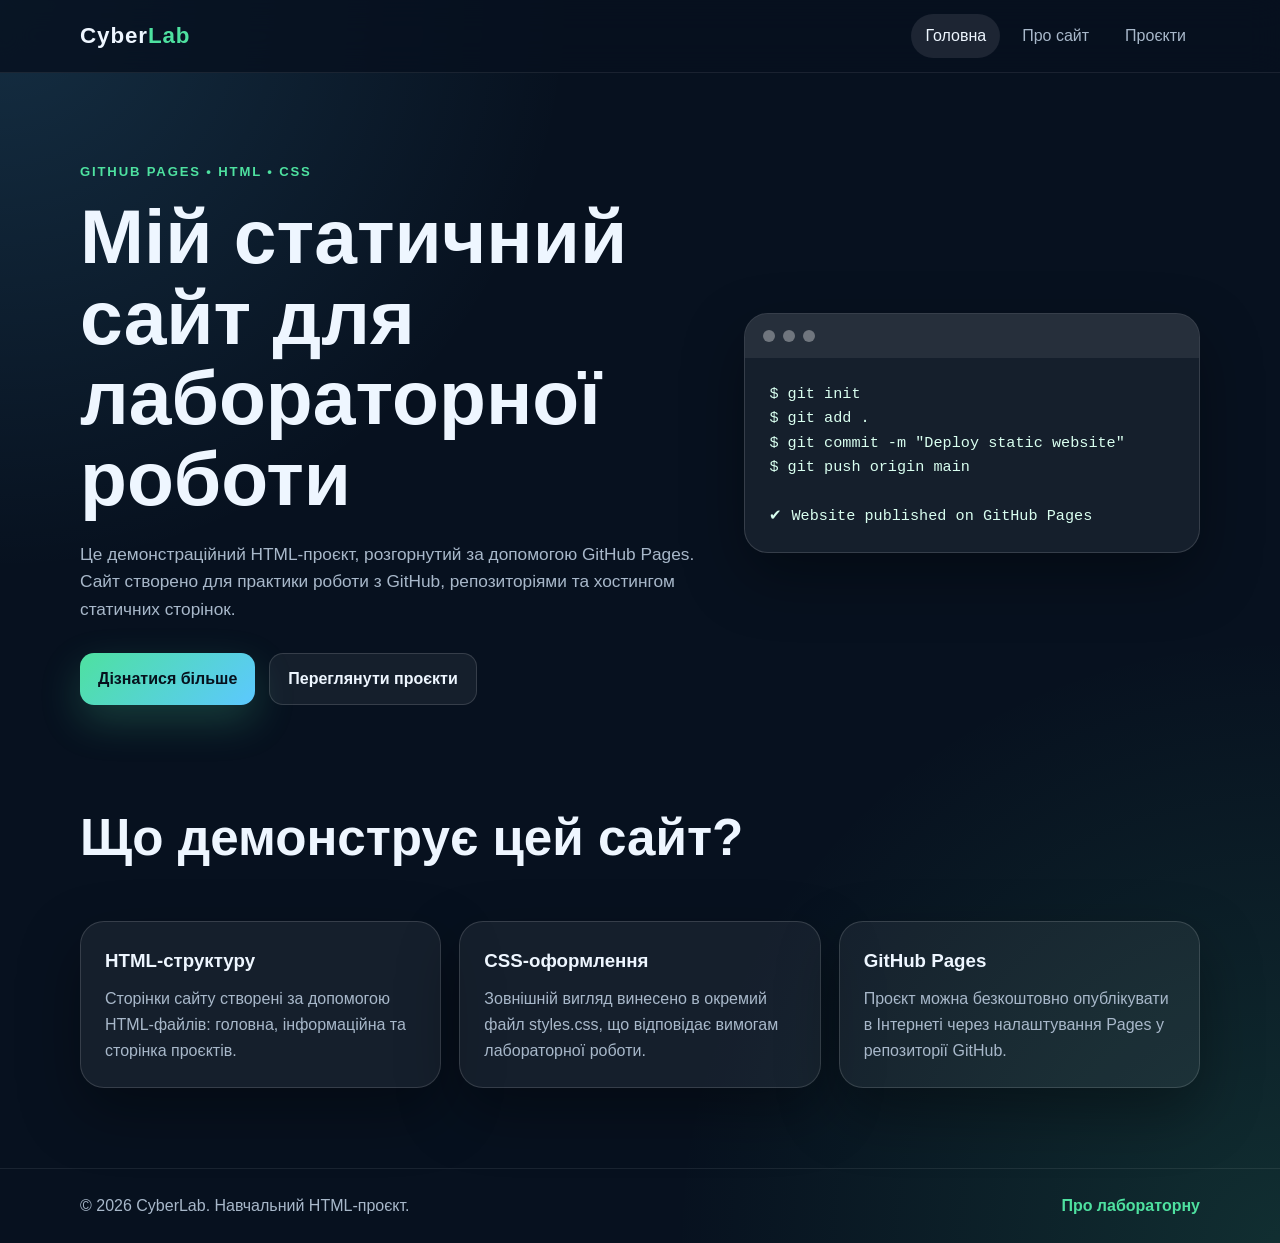
==== index.html @ 2a9c8495 "Add files via upload" ====
<!DOCTYPE html>
<html lang="uk">
<head>
  <meta charset="UTF-8" />
  <meta name="viewport" content="width=device-width, initial-scale=1.0" />
  <title>CyberLab | Головна</title>
  <link rel="stylesheet" href="styles.css" />
</head>
<body>
  <header class="site-header">
    <div class="container nav-wrapper">
      <a class="logo" href="index.html">Cyber<span>Lab</span></a>
      <nav class="nav">
        <a href="index.html" class="active">Головна</a>
        <a href="about.html">Про сайт</a>
        <a href="projects.html">Проєкти</a>
      </nav>
    </div>
  </header>

  <main>
    <section class="hero">
      <div class="container hero-grid">
        <div class="hero-content">
          <p class="eyebrow">GitHub Pages • HTML • CSS</p>
          <h1>Мій статичний сайт для лабораторної роботи</h1>
          <p class="hero-text">
            Це демонстраційний HTML-проєкт, розгорнутий за допомогою GitHub Pages.
            Сайт створено для практики роботи з GitHub, репозиторіями та хостингом статичних сторінок.
          </p>
          <div class="hero-actions">
            <a class="btn primary" href="about.html">Дізнатися більше</a>
            <a class="btn secondary" href="projects.html">Переглянути проєкти</a>
          </div>
        </div>

        <div class="terminal-card" aria-label="Приклад терміналу">
          <div class="terminal-top">
            <span></span><span></span><span></span>
          </div>
          <pre><code>$ git init
$ git add .
$ git commit -m "Deploy static website"
$ git push origin main

✔ Website published on GitHub Pages</code></pre>
        </div>
      </div>
    </section>

    <section class="container section">
      <h2>Що демонструє цей сайт?</h2>
      <div class="cards">
        <article class="card">
          <h3>HTML-структуру</h3>
          <p>Сторінки сайту створені за допомогою HTML-файлів: головна, інформаційна та сторінка проєктів.</p>
        </article>
        <article class="card">
          <h3>CSS-оформлення</h3>
          <p>Зовнішній вигляд винесено в окремий файл styles.css, що відповідає вимогам лабораторної роботи.</p>
        </article>
        <article class="card">
          <h3>GitHub Pages</h3>
          <p>Проєкт можна безкоштовно опублікувати в Інтернеті через налаштування Pages у репозиторії GitHub.</p>
        </article>
      </div>
    </section>
  </main>

  <footer class="site-footer">
    <div class="container footer-content">
      <p>© 2026 CyberLab. Навчальний HTML-проєкт.</p>
      <a href="about.html">Про лабораторну</a>
    </div>
  </footer>
</body>
</html>
---- styles.css ----
:root {
  --bg: #07111f;
  --bg-soft: #0d1b2f;
  --card: rgba(255, 255, 255, 0.06);
  --card-border: rgba(255, 255, 255, 0.14);
  --text: #eef6ff;
  --muted: #a8b8ca;
  --accent: #4ee1a0;
  --accent-2: #5cc8ff;
  --shadow: 0 24px 60px rgba(0, 0, 0, 0.35);
}

* {
  box-sizing: border-box;
}

body {
  margin: 0;
  font-family: Arial, Helvetica, sans-serif;
  background:
    radial-gradient(circle at top left, rgba(92, 200, 255, 0.16), transparent 32%),
    radial-gradient(circle at bottom right, rgba(78, 225, 160, 0.14), transparent 34%),
    var(--bg);
  color: var(--text);
  line-height: 1.6;
}

.container {
  width: min(1120px, calc(100% - 32px));
  margin: 0 auto;
}

.site-header {
  position: sticky;
  top: 0;
  z-index: 10;
  background: rgba(7, 17, 31, 0.82);
  backdrop-filter: blur(16px);
  border-bottom: 1px solid rgba(255, 255, 255, 0.08);
}

.nav-wrapper {
  min-height: 72px;
  display: flex;
  align-items: center;
  justify-content: space-between;
  gap: 24px;
}

.logo {
  color: var(--text);
  text-decoration: none;
  font-size: 1.4rem;
  font-weight: 800;
  letter-spacing: 0.04em;
}

.logo span {
  color: var(--accent);
}

.nav {
  display: flex;
  align-items: center;
  gap: 8px;
  flex-wrap: wrap;
}

.nav a {
  color: var(--muted);
  text-decoration: none;
  padding: 9px 14px;
  border-radius: 999px;
  transition: 0.2s ease;
}

.nav a:hover,
.nav a.active {
  color: var(--text);
  background: rgba(255, 255, 255, 0.09);
}

.hero {
  padding: 88px 0 56px;
}

.hero-grid {
  display: grid;
  grid-template-columns: minmax(0, 1.15fr) minmax(320px, 0.85fr);
  align-items: center;
  gap: 48px;
}

.eyebrow {
  color: var(--accent);
  text-transform: uppercase;
  letter-spacing: 0.14em;
  font-size: 0.82rem;
  font-weight: 700;
  margin: 0 0 14px;
}

h1,
h2,
h3,
p {
  margin-top: 0;
}

h1 {
  font-size: clamp(2.4rem, 6vw, 4.8rem);
  line-height: 1.05;
  margin-bottom: 22px;
}

.hero-text,
.page-header p {
  color: var(--muted);
  font-size: 1.08rem;
  max-width: 680px;
}

.hero-actions {
  display: flex;
  gap: 14px;
  flex-wrap: wrap;
  margin-top: 30px;
}

.btn {
  display: inline-flex;
  align-items: center;
  justify-content: center;
  border-radius: 14px;
  padding: 12px 18px;
  font-weight: 700;
  text-decoration: none;
  transition: transform 0.2s ease, box-shadow 0.2s ease;
}

.btn:hover {
  transform: translateY(-2px);
}

.btn.primary {
  color: #06111d;
  background: linear-gradient(135deg, var(--accent), var(--accent-2));
  box-shadow: 0 16px 40px rgba(78, 225, 160, 0.22);
}

.btn.secondary {
  color: var(--text);
  border: 1px solid var(--card-border);
  background: var(--card);
}

.terminal-card,
.card,
.project-card,
.timeline-item {
  background: var(--card);
  border: 1px solid var(--card-border);
  border-radius: 24px;
  box-shadow: var(--shadow);
}

.terminal-card {
  overflow: hidden;
}

.terminal-top {
  display: flex;
  gap: 8px;
  padding: 16px 18px;
  background: rgba(255, 255, 255, 0.07);
}

.terminal-top span {
  width: 12px;
  height: 12px;
  border-radius: 50%;
  background: rgba(255, 255, 255, 0.34);
}

pre {
  margin: 0;
  padding: 24px;
  overflow-x: auto;
  color: #d9fff0;
  font-size: 0.95rem;
}

.section {
  padding: 36px 0 80px;
}

.section h2,
.page-header h1 {
  font-size: clamp(2rem, 4vw, 3.2rem);
}

.cards,
.project-grid {
  display: grid;
  grid-template-columns: repeat(3, 1fr);
  gap: 18px;
  margin-top: 26px;
}

.card,
.project-card {
  padding: 24px;
}

.card h3,
.project-card h2,
.timeline-item h2 {
  margin-bottom: 10px;
}

.card p,
.project-card p,
.timeline-item p {
  color: var(--muted);
  margin-bottom: 0;
}

.page {
  padding: 72px 0 86px;
}

.page-header {
  margin-bottom: 32px;
}

.timeline {
  display: grid;
  gap: 16px;
}

.timeline-item {
  display: grid;
  grid-template-columns: 72px 1fr;
  gap: 18px;
  padding: 22px;
}

.timeline-item span,
.project-icon {
  width: 52px;
  height: 52px;
  border-radius: 16px;
  display: grid;
  place-items: center;
  color: #06111d;
  font-weight: 900;
  background: linear-gradient(135deg, var(--accent), var(--accent-2));
}

.project-icon {
  margin-bottom: 18px;
}

.site-footer {
  border-top: 1px solid rgba(255, 255, 255, 0.08);
  padding: 24px 0;
  color: var(--muted);
}

.footer-content {
  display: flex;
  justify-content: space-between;
  align-items: center;
  gap: 16px;
  flex-wrap: wrap;
}

.footer-content p {
  margin: 0;
}

.footer-content a {
  color: var(--accent);
  text-decoration: none;
  font-weight: 700;
}

@media (max-width: 820px) {
  .nav-wrapper,
  .footer-content {
    align-items: flex-start;
    flex-direction: column;
    padding: 16px 0;
  }

  .hero {
    padding-top: 56px;
  }

  .hero-grid,
  .cards,
  .project-grid {
    grid-template-columns: 1fr;
  }

  .timeline-item {
    grid-template-columns: 1fr;
  }
}
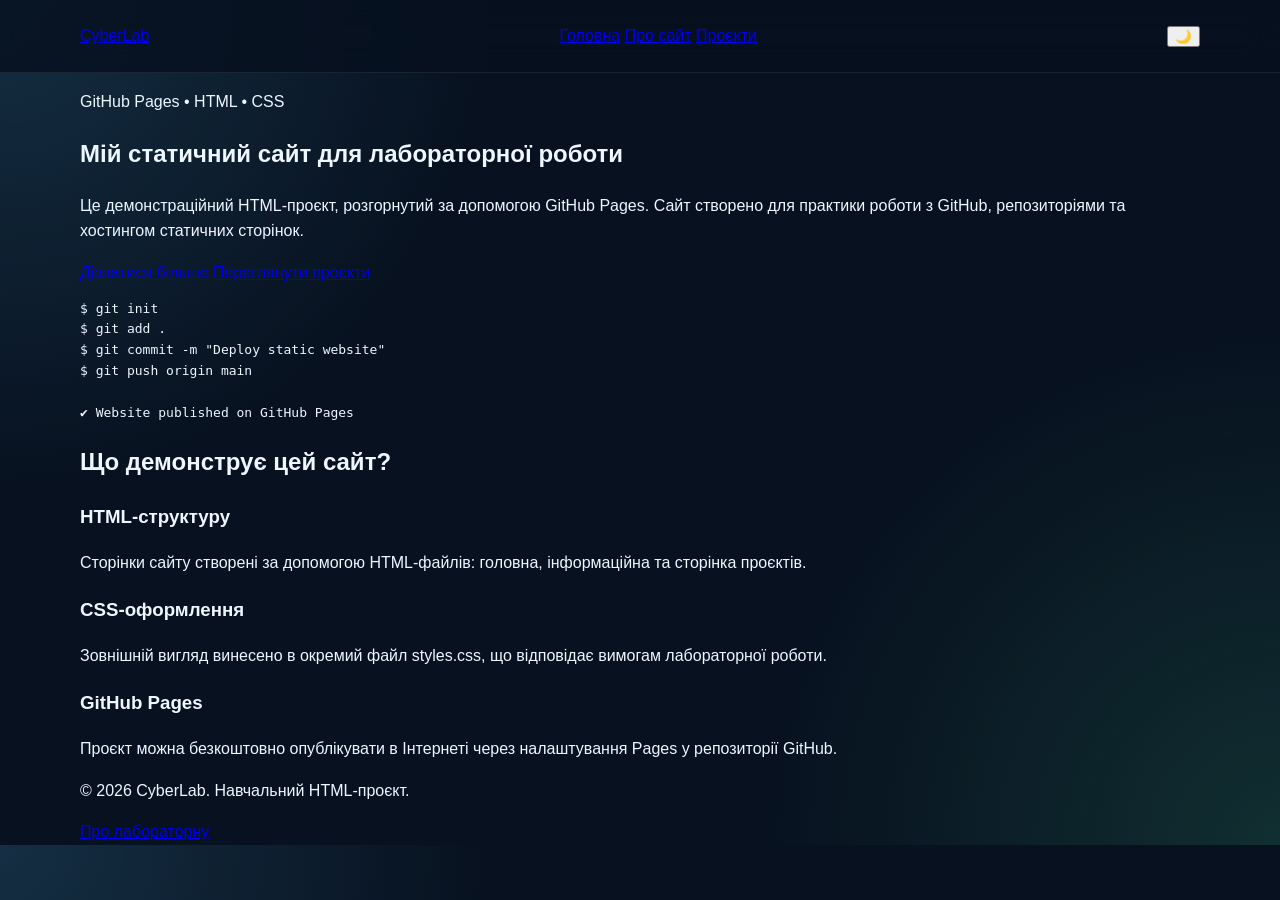
==== commit 0cf5fa03: "✨ CyberLab v2.0: Add interactive JavaScript, improved CSS animations, and Python utilities - Add scr" ====
--- a/index.html
+++ b/index.html
@@ -73,5 +73,7 @@
       <a href="about.html">Про лабораторну</a>
     </div>
   </footer>
+
+  <script src="script.js"></script>
 </body>
 </html>
--- a/styles.css
+++ b/styles.css
@@ -7,7 +7,9 @@
   --muted: #a8b8ca;
   --accent: #4ee1a0;
   --accent-2: #5cc8ff;
+  --accent-3: #ff6b9d;
   --shadow: 0 24px 60px rgba(0, 0, 0, 0.35);
+  --shadow-lg: 0 40px 80px rgba(0, 0, 0, 0.5);
 }
 
 * {
@@ -16,13 +18,36 @@
 
 body {
   margin: 0;
-  font-family: Arial, Helvetica, sans-serif;
+  font-family: -apple-system, BlinkMacSystemFont, 'Segoe UI', 'Roboto', sans-serif;
   background:
     radial-gradient(circle at top left, rgba(92, 200, 255, 0.16), transparent 32%),
     radial-gradient(circle at bottom right, rgba(78, 225, 160, 0.14), transparent 34%),
     var(--bg);
   color: var(--text);
   line-height: 1.6;
+  transition: background 0.4s ease;
+}
+
+body.light-mode {
+  --bg: #f8fafb;
+  --bg-soft: #f0f2f5;
+  --card: rgba(0, 0, 0, 0.04);
+  --card-border: rgba(0, 0, 0, 0.12);
+  --text: #1a202c;
+  --muted: #718096;
+  --shadow: 0 24px 60px rgba(0, 0, 0, 0.1);
+  --shadow-lg: 0 40px 80px rgba(0, 0, 0, 0.15);
+  background:
+    radial-gradient(circle at top left, rgba(92, 200, 255, 0.08), transparent 32%),
+  transition: all 0.3s ease;
+  box-shadow: 0 2px 12px rgba(0, 0, 0, 0.1);
+}
+
+body.light-mode .site-header {
+  background: rgba(248, 250, 251, 0.92);
+  border-bottom: 1px solid rgba(0, 0, 0, 0.08);
+    radial-gradient(circle at bottom right, rgba(78, 225, 160, 0.06), transparent 34%),
+    var(--bg);
 }
 
 .container {
@@ -48,19 +73,125 @@
 }
 
 .logo {
+  color: var(--t3s cubic-bezier(0.34, 1.56, 0.64, 1);
+  position: relative;
+  overflow: hidden;
+}
+
+.nav a::before {
+  content: '';
+  position: absolute;
+  top: 0;
+  left: -100%;
+  width: 100%;
+  animation: fadeInDown 0.8s ease-out;
+}
+
+@keyframes fadeInDown {
+  from {
+    opacity: 0;
+    transform: translateY(20px);
+  }
+  to {
+    opacity: 1;
+    transform: translateY(0);
+  }
+}
+
+@keyframes fadeInUp {
+  from {
+    opacity: 0;
+    transform: translateY(20px);
+  }
+  to {
+    opacity: 1;
+    transform: translateY(0);
+  }
+}
+
+@keyframes glow {
+  0%, 100% {
+    box-shadow: 0 0 20px rgba(78, 225, 160, 0.3);
+  }
+  50% {
+    box-shadow: 0 0 40px rgba(78, 225, 160, 0.6);
+  }
+}
+
+@keyframes float {
+  0%, 100% {
+    transform: translateY(0px);
+  }
+  50% {
+    transform: translateY(-10px);
+  }
+  height: 100%;
+  background: linear-gradient(90deg, var(--accent), var(--accent-2));
+  opacity: 0.1;
+  transition: left 0.3s ease;
+  z-index: -1;
+}
+
+.nav a:hover::before,
+.nav a.active::before {
+  left: 0;
+}
+
+.nav a:hover,
+.nav a.active {
   color: var(--text);
-  text-decoration: none;
-  font-size: 1.4rem;
-  font-weight: 800;
-  letter-spacing: 0.04em;
-}
-
+  background: rgba(255, 255, 255, 0.09);
+  transform: translateY(-2px
 .logo span {
   color: var(--accent);
 }
 
 .nav {
   display: flex;
+  position: relative;
+  overflow: hidden;
+}
+
+.btn.primary::after {
+  content: '';
+  position: absolute;
+  top: 50%;
+  left: 50%;
+  width: 0;
+  height: 0;
+  border-radius: 50%;
+  background: rgba(255, 255, 255, 0.3);
+  transform: translate(-50%, -50%);
+  transition: width 0.6s, height 0.6s;
+}
+  transition: all 0.3s cubic-bezier(0.34, 1.56, 0.64, 1);
+  animation: fadeInUp 0.6s ease-out forwards;
+}
+
+.card:nth-child(1) { animation-delay: 0.1s; }
+.card:nth-child(2) { animation-delay: 0.2s; }
+.card:nth-child(3) { animation-delay: 0.3s; }
+.project-card:nth-child(1) { animation-delay: 0.1s; }
+.project-card:nth-child(2) { animation-delay: 0.2s; }
+.project-card:nth-child(3) { animation-delay: 0.3s; }
+.project-card:nth-child(4) { animation-delay: 0.4s; }
+
+.terminal-card:hover,
+.card:hover,
+.project-card:hover,
+.timeline-item:hover {
+  transform: translateY(-8px);
+  box-shadow: var(--shadow-lg);
+  animation: float 2s ease-in-out infinite;
+}
+
+.terminal-top span:nth-child(1) { animation-delay: 0s; }
+.terminal-top span:nth-child(2) { animation-delay: 0.2s; }
+.terminal-top span:nth-child(3) { animation-delay: 0.4s;   border-color: rgba(78, 225, 160, 0.3);
+
+.btn.primary:active::after {
+  width: 300px;
+  height: 300px;
   align-items: center;
   gap: 8px;
   flex-wrap: wrap;
@@ -156,26 +287,98 @@
 
 .terminal-card,
 .card,
-.project-card,
-.timeline-item {
+.theme-toggle {
+  width: 50px;
+  height: 26px;
   background: var(--card);
   border: 1px solid var(--card-border);
-  border-radius: 24px;
-  box-shadow: var(--shadow);
-}
-
-.terminal-card {
-  overflow: hidden;
-}
-
-.terminal-top {
+  border-radius: 999px;
+  cursor: pointer;
   display: flex;
-  gap: 8px;
-  padding: 16px 18px;
-  background: rgba(255, 255, 255, 0.07);
-}
-
-.terminal-top span {
+  align-items: center;
+  padding: 3px;
+  transition: all 0.3s ease;
+  margin-left: auto;
+}
+
+.theme-toggle:hover {
+  background: rgba(255, 255, 255, 0.1);
+}
+
+.theme-toggle span {
+  width: 20px;
+  height: 20px;
+  border-radius: 50%;
+  background: var(--accent);
+  display: flex;
+  align-items: center;
+  justify-content: center;
+  transition: transform 0.3s ease;
+  font-size: 12px;
+}
+
+body.light-mode .theme-toggle span {
+  transform: translateX(24px);
+}
+
+.stat-counter {
+  font-weight: 700;
+  color: var(--accent);
+  transition: color 0.3s ease;
+}
+
+.stat-counter:hover {
+  color: var(--accent-2);
+  animation: glow 1s ease-in-out;
+}
+
+.footer-content a {
+  color: var(--accent);
+  text-decoration: none;
+  font-weight: 700;
+  transition: all 0.3s ease;
+  position: relative;
+}
+
+.footer-content a::after {
+  content: '';
+  position: absolute;
+  bottom: -2px;
+  left: 0;
+  width: 0;
+  height: 2px;
+  background: linear-gradient(90deg, var(--accent), var(--accent-2));
+  transition: width 0.3s ease;
+}
+
+.footer-content a:hover::after {
+  width: 100%;
+}
+
+@media (max-width: 820px) {
+  .nav-wrapper,
+  .footer-content {
+    align-items: flex-start;
+    flex-direction: column;
+    padding: 16px 0;
+  }
+
+  .hero {
+    padding-top: 56px;
+  }
+
+  .hero-grid,
+  .cards,
+  .project-grid {
+    grid-template-columns: 1fr;
+  }
+
+  .timeline-item {
+    grid-template-columns: 1fr;
+  }
+
+  .theme-toggle {
+    margin-left: 0
   width: 12px;
   height: 12px;
   border-radius: 50%;
